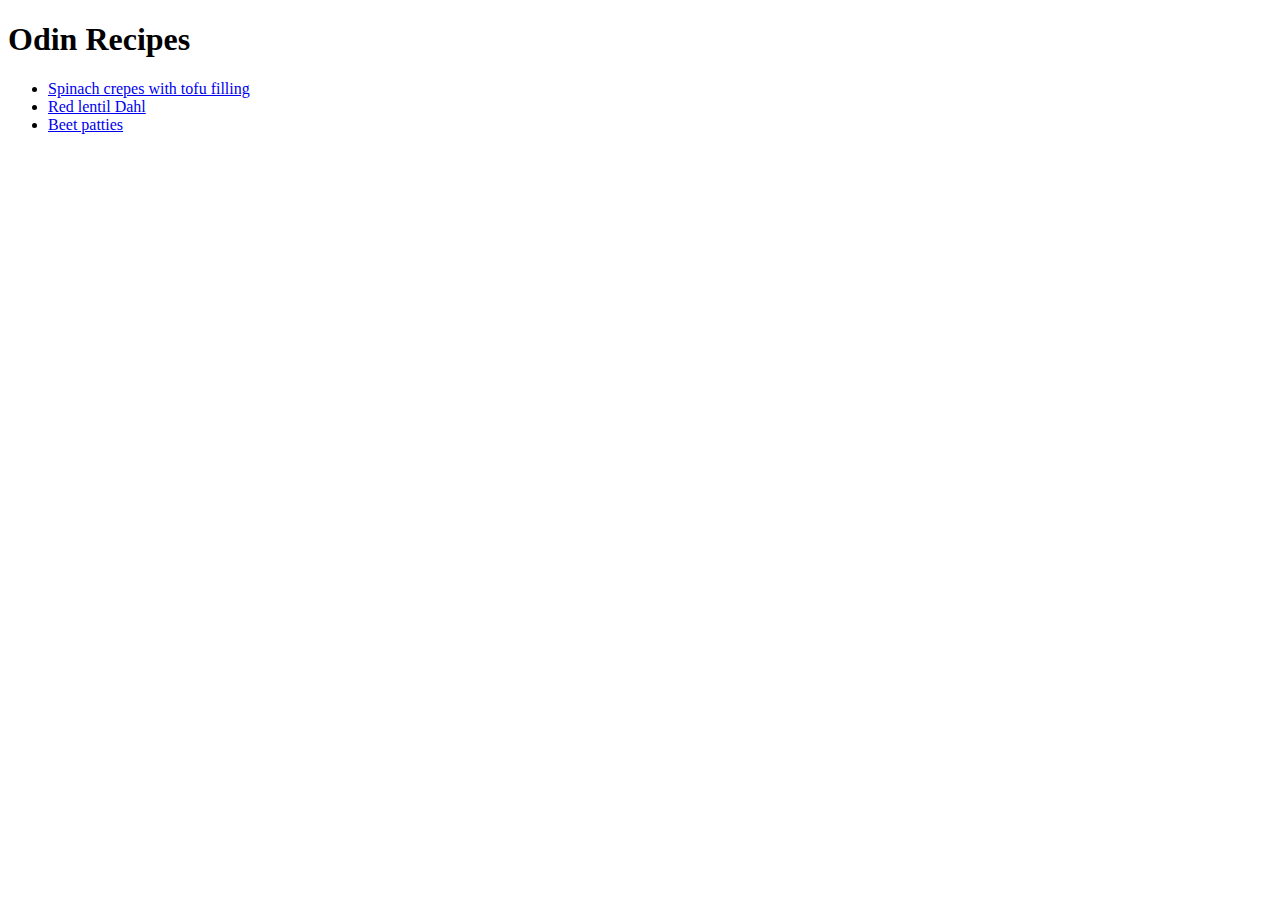
==== index.html @ e0f77730 "Add 2 new recipes, link the recipes on homepage" ====
<!DOCTYPE html>
<html lang="en">
  <head>
    <meta charset="utf-8" />
    <title>Odin Recipes</title>
  </head>

  <body>
    <h1>Odin Recipes</h1>
    <ul>
      <li>
        <a href="./recipes/spinach-crepes-with-tofu.html"
          >Spinach crepes with tofu filling</a
        >
      </li>
      <li><a href="./recipes/red-lentil-dahl.html">Red lentil Dahl</a></li>
      <li><a href="./recipes/beet-patties.html">Beet patties</a></li>
    </ul>
  </body>
</html>
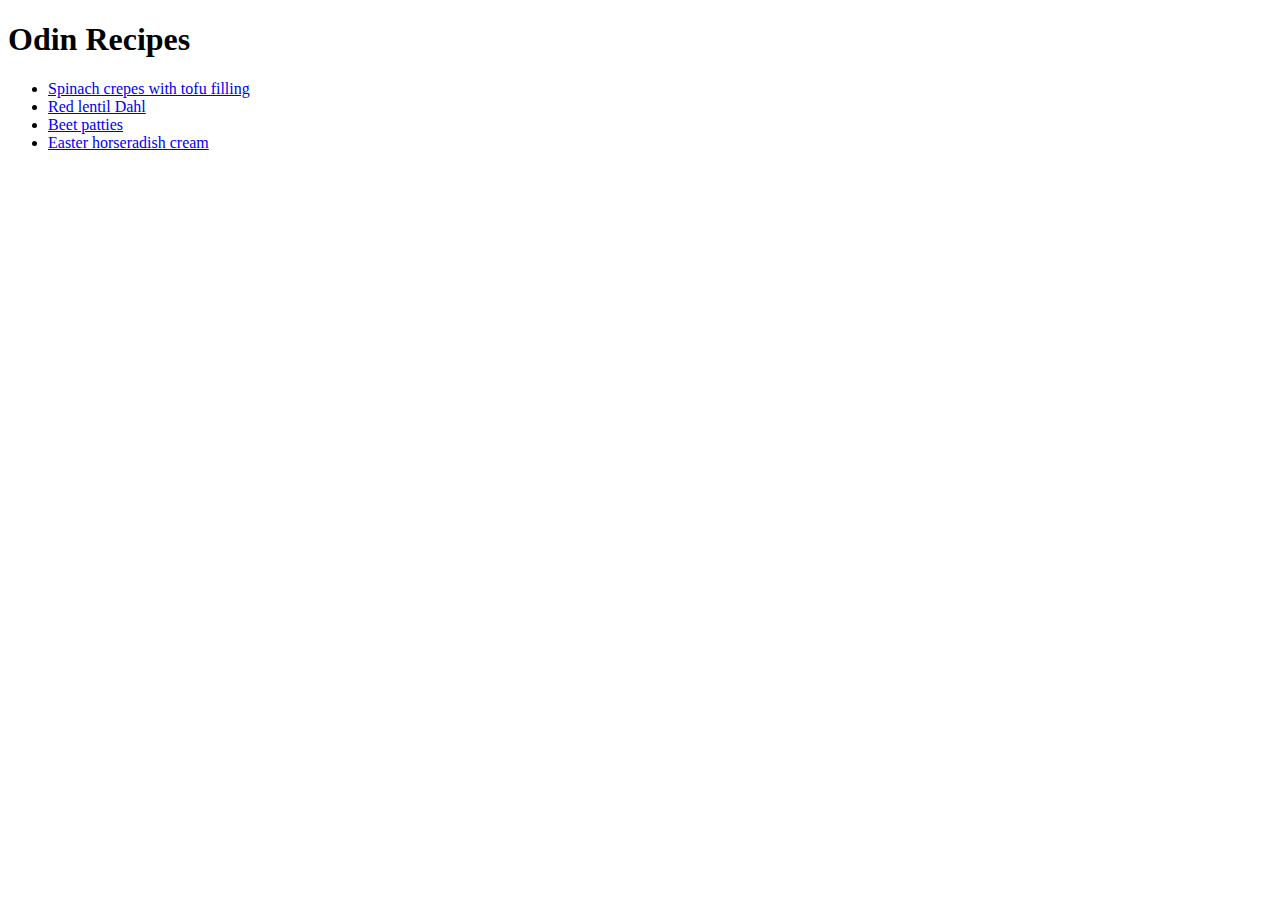
==== commit 96ea3eca: "Add Easter horseradish cream recipe and link it to homepage" ====
--- a/index.html
+++ b/index.html
@@ -15,6 +15,11 @@
       </li>
       <li><a href="./recipes/red-lentil-dahl.html">Red lentil Dahl</a></li>
       <li><a href="./recipes/beet-patties.html">Beet patties</a></li>
+      <li>
+        <a href="./recipes/easter-horseradish-cream.html"
+          >Easter horseradish cream</a
+        >
+      </li>
     </ul>
   </body>
 </html>
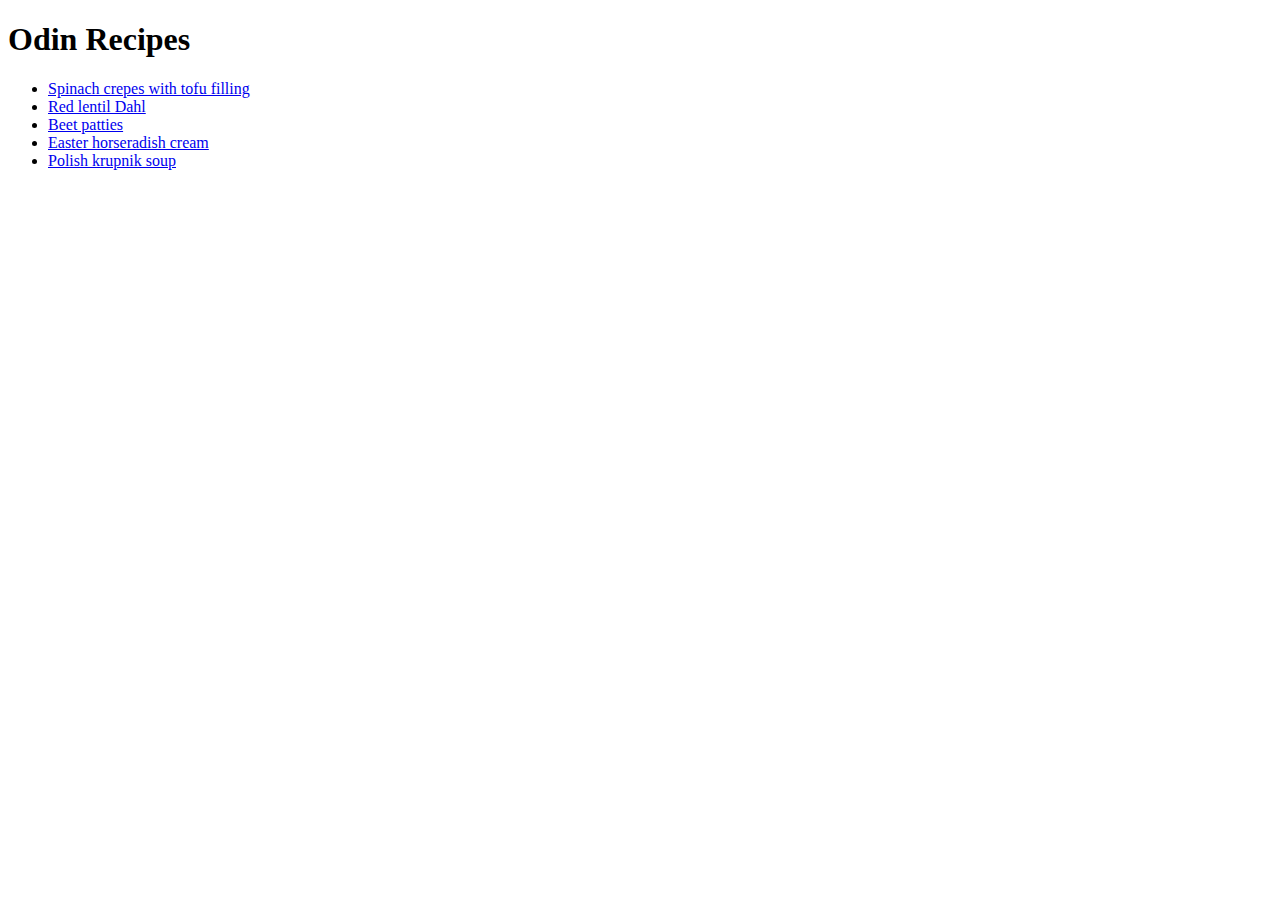
==== commit 04d30cf9: "Create Polish krunik soup recipe page and link it to homepage" ====
--- a/index.html
+++ b/index.html
@@ -20,6 +20,9 @@
           >Easter horseradish cream</a
         >
       </li>
+      <li>
+        <a href="./recipes/polish-krupnik-soup.html">Polish krupnik soup</a>
+      </li>
     </ul>
   </body>
 </html>
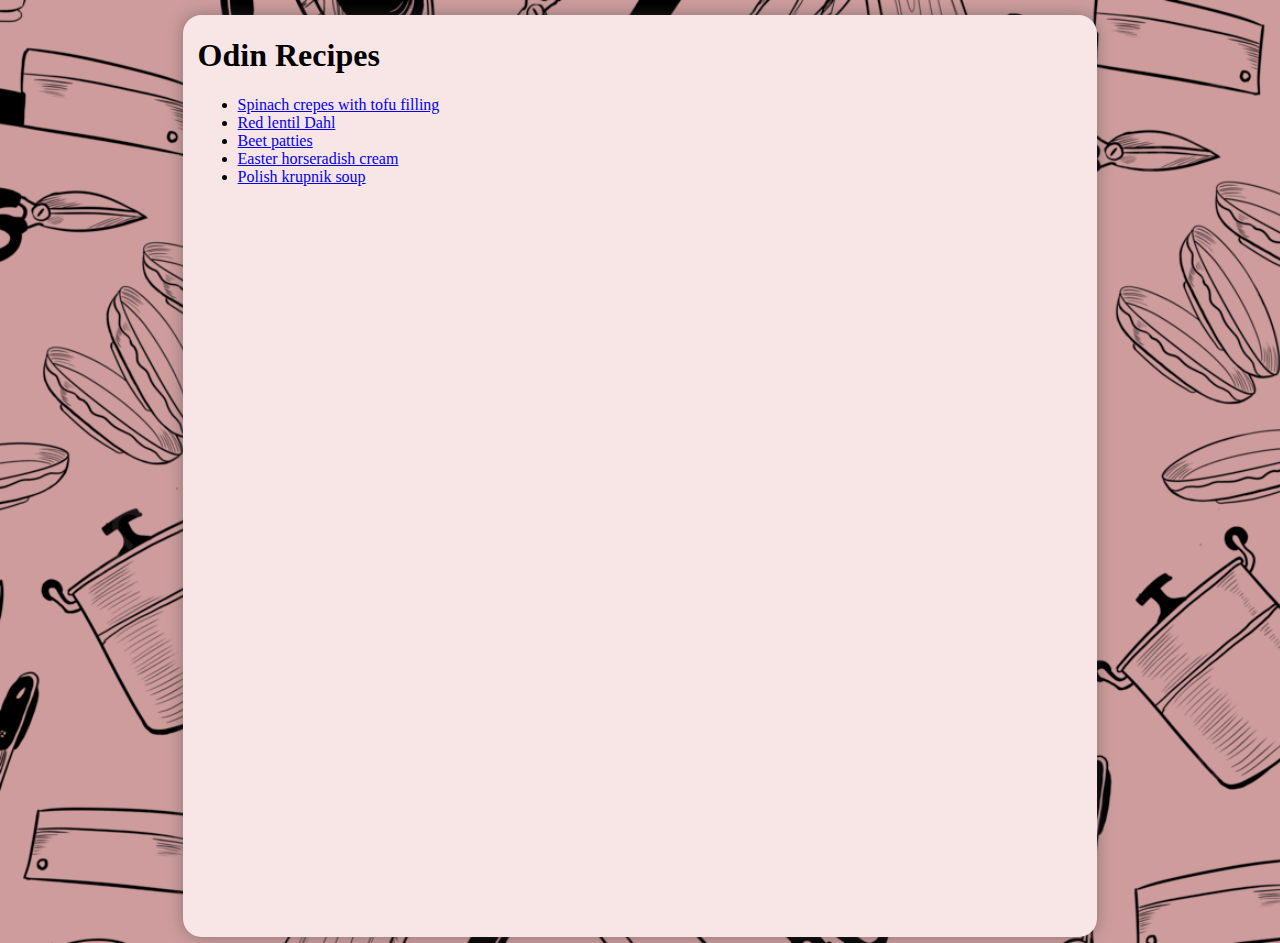
==== commit 0bb94ed2: "Style background and wrapper of homepage" ====
--- a/index.html
+++ b/index.html
@@ -2,27 +2,30 @@
 <html lang="en">
   <head>
     <meta charset="utf-8" />
+    <link rel="stylesheet" href="styles.css" />
     <title>Odin Recipes</title>
   </head>
 
   <body>
-    <h1>Odin Recipes</h1>
-    <ul>
-      <li>
-        <a href="./recipes/spinach-crepes-with-tofu.html"
-          >Spinach crepes with tofu filling</a
-        >
-      </li>
-      <li><a href="./recipes/red-lentil-dahl.html">Red lentil Dahl</a></li>
-      <li><a href="./recipes/beet-patties.html">Beet patties</a></li>
-      <li>
-        <a href="./recipes/easter-horseradish-cream.html"
-          >Easter horseradish cream</a
-        >
-      </li>
-      <li>
-        <a href="./recipes/polish-krupnik-soup.html">Polish krupnik soup</a>
-      </li>
-    </ul>
+    <div class="wrapper">
+      <h1>Odin Recipes</h1>
+      <ul>
+        <li>
+          <a href="./recipes/spinach-crepes-with-tofu.html"
+            >Spinach crepes with tofu filling</a
+          >
+        </li>
+        <li><a href="./recipes/red-lentil-dahl.html">Red lentil Dahl</a></li>
+        <li><a href="./recipes/beet-patties.html">Beet patties</a></li>
+        <li>
+          <a href="./recipes/easter-horseradish-cream.html"
+            >Easter horseradish cream</a
+          >
+        </li>
+        <li>
+          <a href="./recipes/polish-krupnik-soup.html">Polish krupnik soup</a>
+        </li>
+      </ul>
+    </div>
   </body>
 </html>
--- a/styles.css
+++ b/styles.css
@@ -0,0 +1,16 @@
+body {
+  background-image: url("background.png");
+  background-blend-mode: multiply;
+  background-size: cover;
+  background-color: #ce9c9d;
+  height: 920px;
+}
+.wrapper {
+  width: 70%;
+  height: 100%;
+  margin: 15px auto;
+  padding: 1px 15px;
+  border-radius: 2%;
+  box-shadow: 0px 0px 15px #47474779;
+  background-color: #f8e6e6;
+}
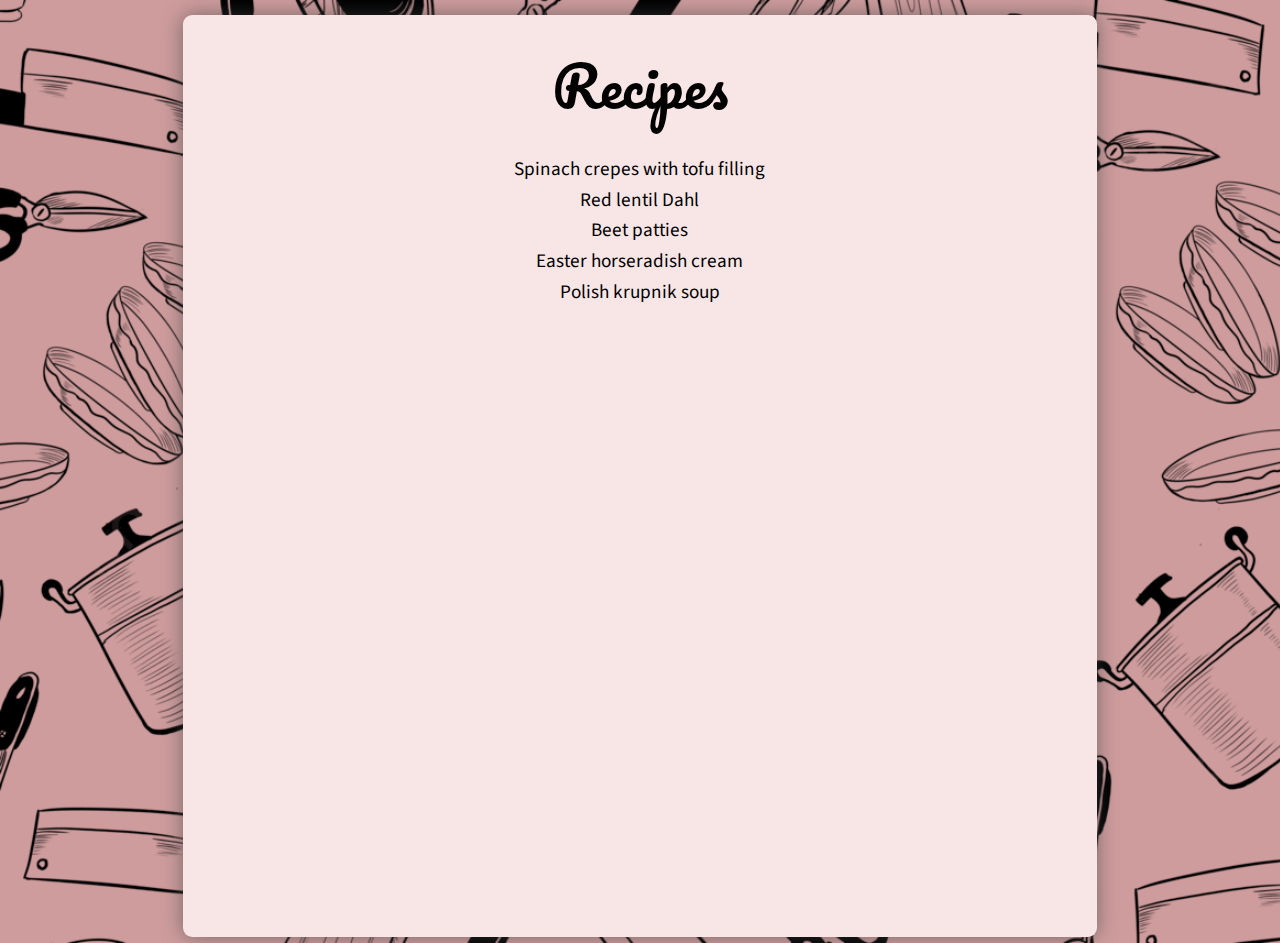
==== commit c083c7d0: "Set fonts and text styles of homepage" ====
--- a/index.html
+++ b/index.html
@@ -3,12 +3,18 @@
   <head>
     <meta charset="utf-8" />
     <link rel="stylesheet" href="styles.css" />
-    <title>Odin Recipes</title>
+    <link rel="preconnect" href="https://fonts.googleapis.com" />
+    <link rel="preconnect" href="https://fonts.gstatic.com" crossorigin />
+    <link
+      href="https://fonts.googleapis.com/css2?family=Pacifico&family=Source+Sans+Pro:wght@200;300;400;600;700;900&display=swap"
+      rel="stylesheet"
+    />
+    <title>Recipes</title>
   </head>
 
   <body>
     <div class="wrapper">
-      <h1>Odin Recipes</h1>
+      <h1>Recipes</h1>
       <ul>
         <li>
           <a href="./recipes/spinach-crepes-with-tofu.html"
--- a/styles.css
+++ b/styles.css
@@ -10,7 +10,44 @@
   height: 100%;
   margin: 15px auto;
   padding: 1px 15px;
-  border-radius: 2%;
-  box-shadow: 0px 0px 15px #47474779;
+  border-radius: 1%;
+  box-shadow: 0px 0px 20px #474747a1;
   background-color: #f8e6e6;
 }
+
+* {
+  font-family: "Source Sans Pro", sans-serif;
+}
+
+h1,
+ul {
+  text-align: center;
+  margin: 0;
+  padding: 0;
+}
+
+h1 {
+  font-family: "Pacifico", cursive;
+  font-weight: lighter;
+  font-size: 56px;
+  margin: 20px 0 10px 0;
+}
+
+ul {
+  font-size: larger;
+  line-height: 1.6;
+  list-style-type: none;
+  list-style-position: outside;
+  margin: 20px;
+}
+
+a:link,
+a:visited {
+  text-decoration: none;
+  color: black;
+}
+
+a:hover {
+  color: #9e6162;
+  text-shadow: 0px 0px 5px #4747474b;
+}
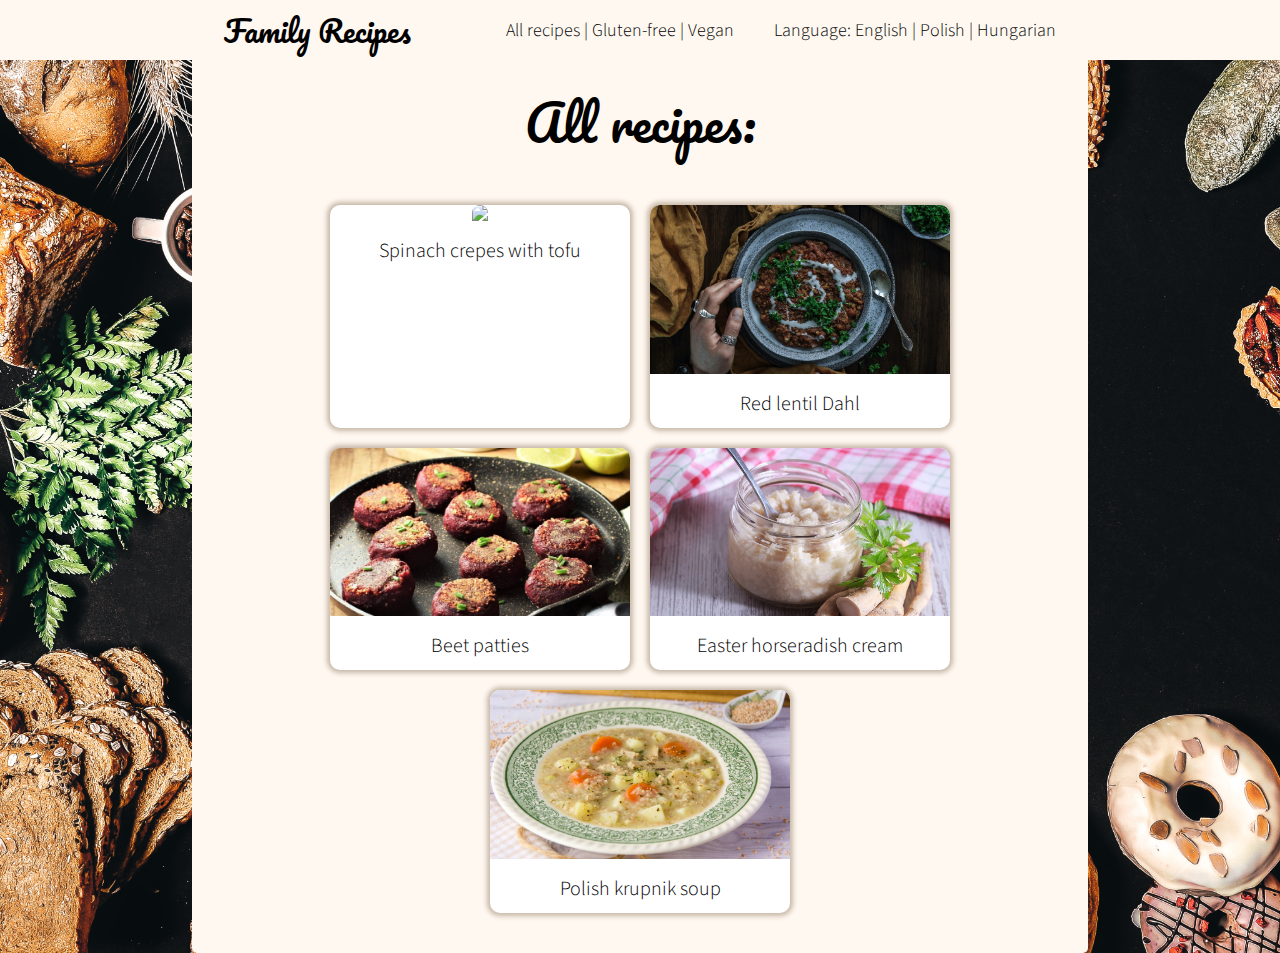
==== commit 745662f9: "Create recipe cards with images for all recipes page" ====
--- a/index.html
+++ b/index.html
@@ -9,29 +9,74 @@
       href="https://fonts.googleapis.com/css2?family=Pacifico&family=Source+Sans+Pro:wght@200;300;400;600;700;900&display=swap"
       rel="stylesheet"
     />
-    <title>Recipes</title>
+    <title>Family Recipes</title>
   </head>
 
   <body>
+    <header>
+      <nav>
+        <div class="logo"><a href="index.html">Family Recipes</a></div>
+        <div class="right-links">
+          <ul class="navlinks">
+            <li><a>All recipes</a></li>
+            <li>|</li>
+            <li><a>Gluten-free</a></li>
+            <li>|</li>
+            <li><a>Vegan</a></li>
+          </ul>
+          <ul class="cclc">
+            <li>Language:</li>
+            <li>
+              <a>English</a>
+            </li>
+            <li>|</li>
+            <li>
+              <a>Polish</a>
+            </li>
+            <li>|</li>
+            <li>
+              <a>Hungarian</a>
+            </li>
+          </ul>
+        </div>
+      </nav>
+    </header>
     <div class="wrapper">
-      <h1>Recipes</h1>
-      <ul>
-        <li>
-          <a href="./recipes/spinach-crepes-with-tofu.html"
-            >Spinach crepes with tofu filling</a
-          >
-        </li>
-        <li><a href="./recipes/red-lentil-dahl.html">Red lentil Dahl</a></li>
-        <li><a href="./recipes/beet-patties.html">Beet patties</a></li>
-        <li>
-          <a href="./recipes/easter-horseradish-cream.html"
-            >Easter horseradish cream</a
-          >
-        </li>
-        <li>
-          <a href="./recipes/polish-krupnik-soup.html">Polish krupnik soup</a>
-        </li>
-      </ul>
+      <h1>All recipes:</h1>
+      <div class="recipes-list">
+        <ul>
+          <li class="recipe-card">
+            <a href="./recipes/spinach-crepes-with-tofu.html">
+              <img src="recipes/img/spinach-crepes-with-tofu.png" />
+              <p>Spinach crepes with tofu</p></a
+            >
+          </li>
+          <li class="recipe-card">
+            <a href="./recipes/red-lentil-dahl.html">
+              <img src="./recipes/img/red-lentil-dahl.png" />
+              <p>Red lentil Dahl</p></a
+            >
+          </li>
+          <li class="recipe-card">
+            <a href="./recipes/beet-patties.html">
+              <img src="./recipes/img/beet-patties.png" />
+              <p>Beet patties</p></a
+            >
+          </li>
+          <li class="recipe-card">
+            <a href="./recipes/easter-horseradish-cream.html">
+              <img src="./recipes/img/easter-horseradish-cream.png" />
+              <p>Easter horseradish cream</p></a
+            >
+          </li>
+          <li class="recipe-card">
+            <a href="./recipes/polish-krupnik-soup.html">
+              <img src="./recipes/img/polish-krupnik-soup.png" />
+              <p>Polish krupnik soup</p></a
+            >
+          </li>
+        </ul>
+      </div>
     </div>
   </body>
 </html>
--- a/styles.css
+++ b/styles.css
@@ -1,53 +1,105 @@
-body {
-  background-image: url("background.png");
-  background-blend-mode: multiply;
-  background-size: cover;
-  background-color: #ce9c9d;
-  height: 920px;
-}
-.wrapper {
-  width: 70%;
-  height: 100%;
-  margin: 15px auto;
-  padding: 1px 15px;
-  border-radius: 1%;
-  box-shadow: 0px 0px 20px #474747a1;
-  background-color: #f8e6e6;
+* {
+  margin: 0;
+  padding: 0;
+  border: 0;
+  box-sizing: border-box;
+  font-family: "Source Sans Pro", sans-serif;
+  color: black;
 }
 
-* {
-  font-family: "Source Sans Pro", sans-serif;
+body {
+  background-image: url("./background.png");
+  background-size: cover;
+  display: flex;
+  flex-direction: column;
+  align-items: center;
 }
 
-h1,
-ul {
-  text-align: center;
-  margin: 0;
-  padding: 0;
+header {
+  background-color: #fff8f1;
+  width: 100%;
+  height: 60px;
+}
+
+nav {
+  width: 65%;
+  height: 100%;
+  margin: 0 auto;
+  display: flex;
+  justify-content: space-between;
+  align-items: center;
+}
+
+.logo a {
+  font-family: "Pacifico", cursive;
+  font-size: 30px;
+  font-weight: lighter;
+  text-decoration: none;
+}
+
+.right-links {
+  display: flex;
+  gap: 40px;
+  font-size: 18px;
+  font-weight: 300;
+}
+
+.navlinks,
+.cclc {
+  display: flex;
+  gap: 4px;
+  list-style-type: none;
+}
+
+.wrapper {
+  width: 70vw;
+  min-height: 90vh;
+  border-radius: 0 0 5px 5px;
+  background-color: #fff8f1;
 }
 
 h1 {
   font-family: "Pacifico", cursive;
-  font-weight: lighter;
-  font-size: 56px;
-  margin: 20px 0 10px 0;
+  font-size: 48px;
+  font-weight: 400;
+  text-align: center;
+  margin-top: 20px;
 }
 
-ul {
-  font-size: larger;
-  line-height: 1.6;
+.recipes-list ul {
+  padding: 40px;
+  display: flex;
+  flex-wrap: wrap;
+  gap: 20px;
+  justify-content: center;
   list-style-type: none;
-  list-style-position: outside;
-  margin: 20px;
 }
 
-a:link,
-a:visited {
-  text-decoration: none;
-  color: black;
+.recipe-card {
+  width: 300px;
+  text-align: center;
+  display: flex;
+  flex-direction: column;
+  background-color: white;
+  border-radius: 10px;
+  box-shadow: 0 0 5px 3px #74583b67;
 }
 
-a:hover {
-  color: #9e6162;
-  text-shadow: 0px 0px 5px #4747474b;
+.recipe-card p {
+  font-size: 20px;
+  font-weight: 300;
+  padding: 10px 0;
 }
+
+.recipe-card a {
+  text-decoration: none;
+}
+
+.recipe-card img {
+  width: 100%;
+  border-radius: 10px 10px 0 0;
+}
+
+.recipe-card:hover {
+  box-shadow: 0px 0px 7px 5px #091a1277;
+}
